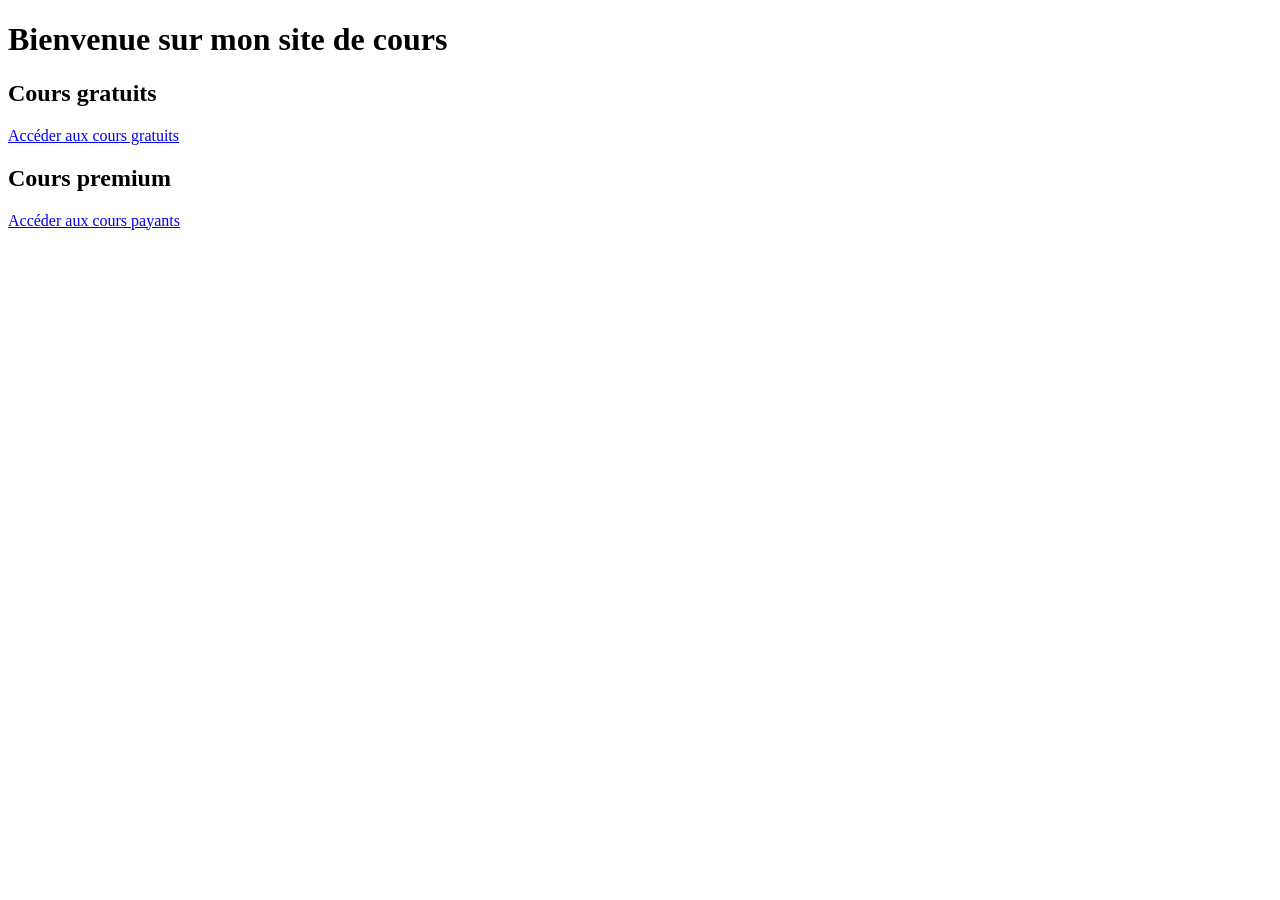
==== index.html @ 051888ab "Create index.html" ====
<!DOCTYPE html>
<html lang="fr">
<head>
  <meta charset="UTF-8">
  <title>Mon Site de Cours</title>
  <link rel="stylesheet" href="style.css">
</head>
<body>
  <h1>Bienvenue sur mon site de cours</h1>

  <h2>Cours gratuits</h2>
  <a href="cours.html">Accéder aux cours gratuits</a>

  <h2>Cours premium</h2>
  <a href="paiement.html">Accéder aux cours payants</a>
</body>
</html>
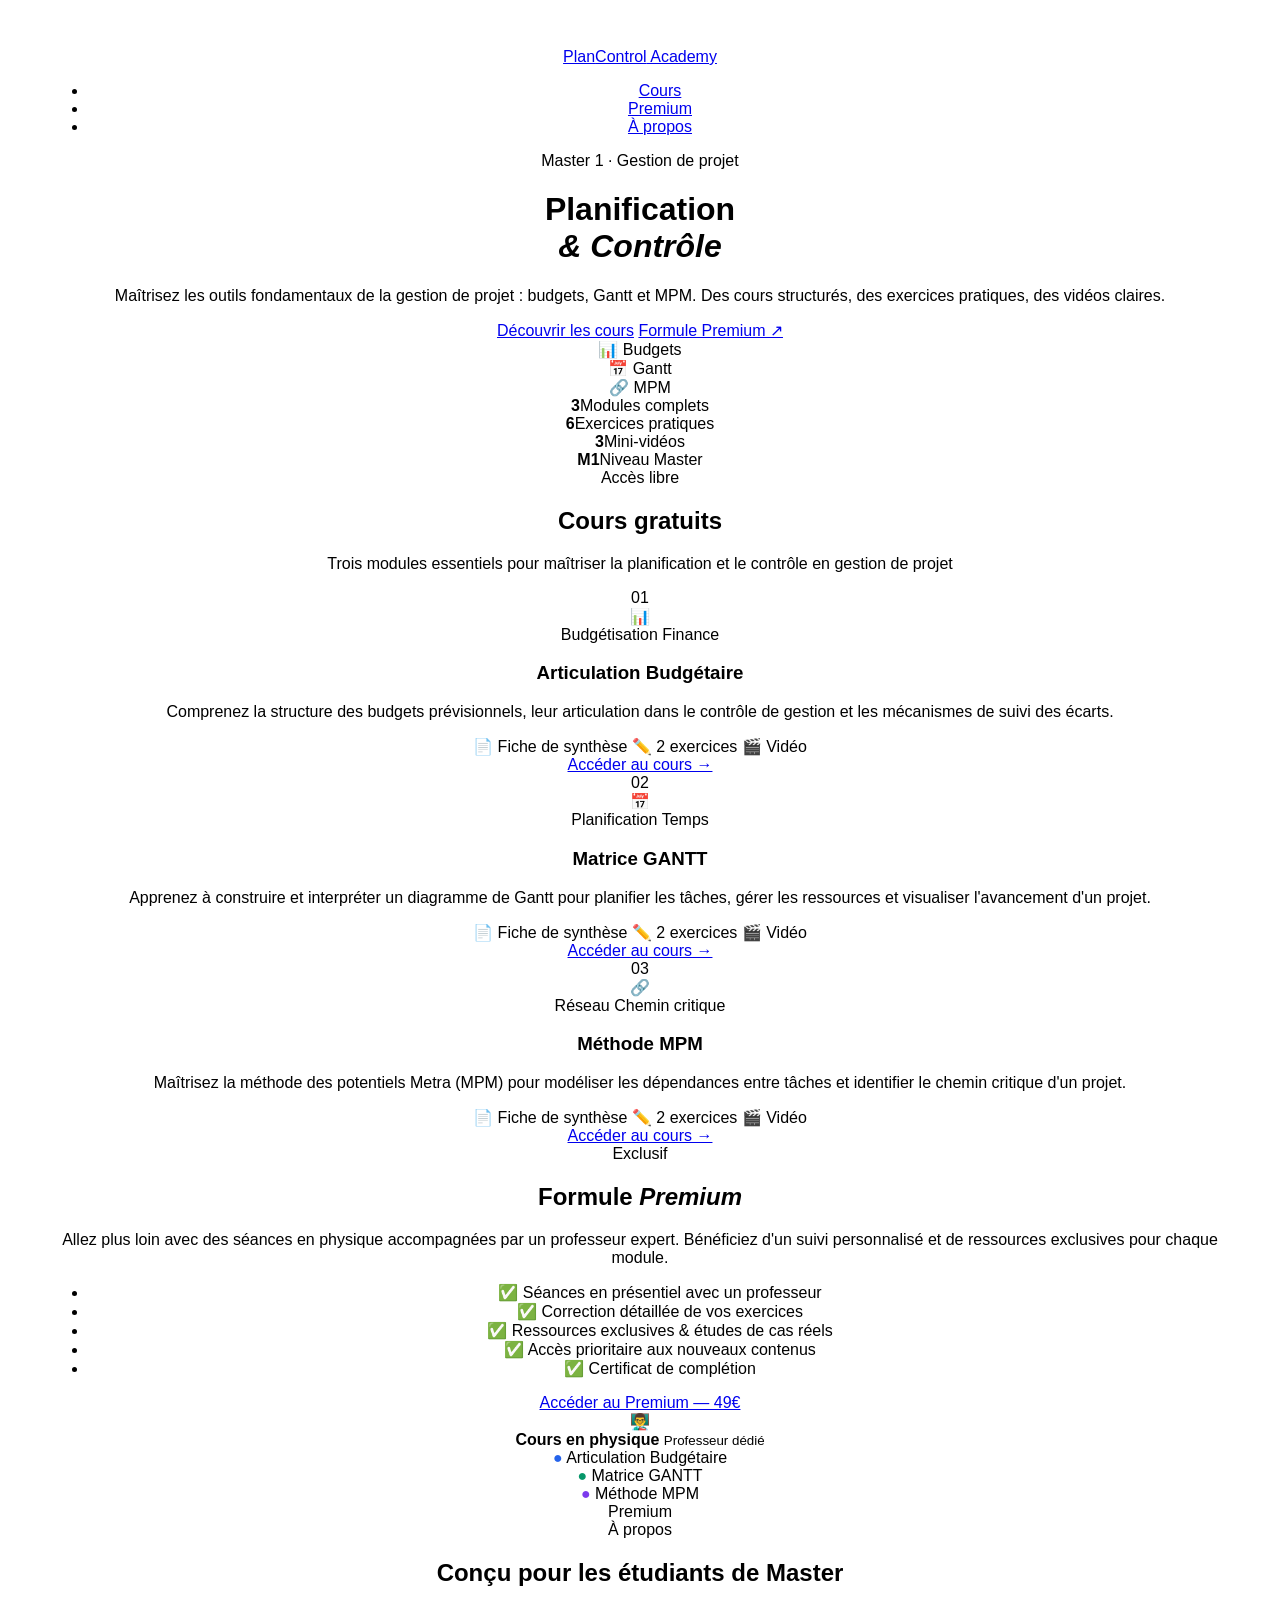
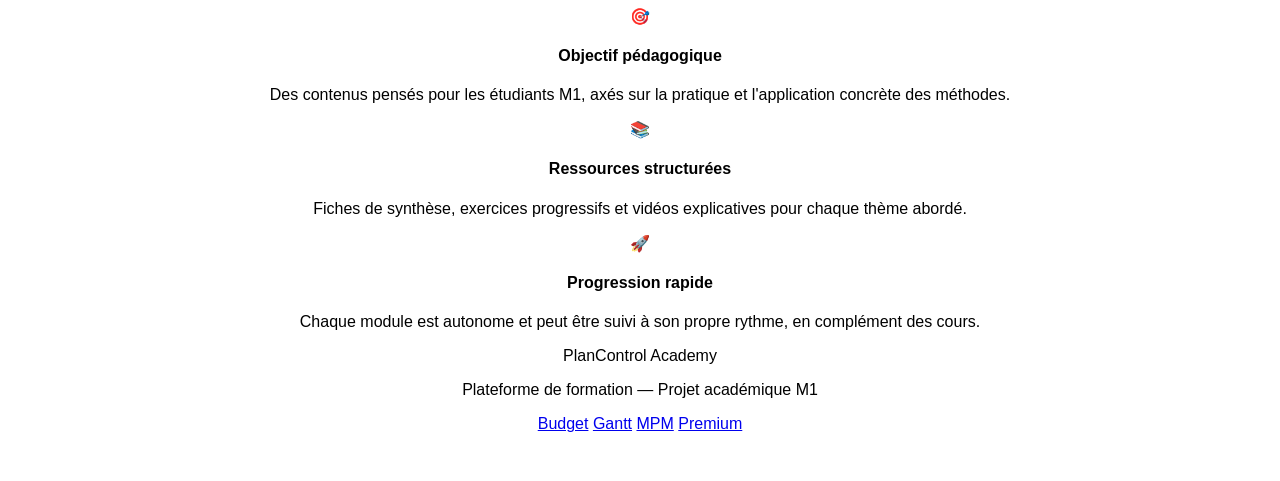
==== commit 99748db8: "Update index.html" ====
--- a/index.html
+++ b/index.html
@@ -2,16 +2,208 @@
 <html lang="fr">
 <head>
   <meta charset="UTF-8">
-  <title>Mon Site de Cours</title>
+  <meta name="viewport" content="width=device-width, initial-scale=1.0">
+  <title>PlanControl Academy — Master 1</title>
+  <link rel="preconnect" href="https://fonts.googleapis.com">
+  <link href="https://fonts.googleapis.com/css2?family=DM+Serif+Display:ital@0;1&family=DM+Sans:wght@300;400;500;600&display=swap" rel="stylesheet">
   <link rel="stylesheet" href="style.css">
 </head>
 <body>
-  <h1>Bienvenue sur mon site de cours</h1>
-
-  <h2>Cours gratuits</h2>
-  <a href="cours.html">Accéder aux cours gratuits</a>
-
-  <h2>Cours premium</h2>
-  <a href="paiement.html">Accéder aux cours payants</a>
+ 
+  <nav class="navbar">
+    <div class="nav-inner">
+      <a href="index.html" class="logo">Plan<span>Control</span> Academy</a>
+      <ul class="nav-links">
+        <li><a href="#cours">Cours</a></li>
+        <li><a href="#premium">Premium</a></li>
+        <li><a href="#apropos">À propos</a></li>
+      </ul>
+    </div>
+  </nav>
+ 
+  <header class="hero">
+    <div class="hero-bg"></div>
+    <div class="hero-content">
+      <span class="hero-badge">Master 1 · Gestion de projet</span>
+      <h1>Planification<br><em>& Contrôle</em></h1>
+      <p class="hero-sub">Maîtrisez les outils fondamentaux de la gestion de projet : budgets, Gantt et MPM. Des cours structurés, des exercices pratiques, des vidéos claires.</p>
+      <div class="hero-cta">
+        <a href="#cours" class="btn btn-primary">Découvrir les cours</a>
+        <a href="#premium" class="btn btn-ghost">Formule Premium ↗</a>
+      </div>
+    </div>
+    <div class="hero-visual">
+      <div class="floating-card card-1">
+        <span class="card-icon">📊</span>
+        <span>Budgets</span>
+      </div>
+      <div class="floating-card card-2">
+        <span class="card-icon">📅</span>
+        <span>Gantt</span>
+      </div>
+      <div class="floating-card card-3">
+        <span class="card-icon">🔗</span>
+        <span>MPM</span>
+      </div>
+      <div class="hero-orb"></div>
+    </div>
+  </header>
+ 
+  <section class="stats-bar">
+    <div class="stats-inner">
+      <div class="stat"><strong>3</strong><span>Modules complets</span></div>
+      <div class="stat"><strong>6</strong><span>Exercices pratiques</span></div>
+      <div class="stat"><strong>3</strong><span>Mini-vidéos</span></div>
+      <div class="stat"><strong>M1</strong><span>Niveau Master</span></div>
+    </div>
+  </section>
+ 
+  <section id="cours" class="courses-section">
+    <div class="section-header">
+      <span class="section-tag">Accès libre</span>
+      <h2>Cours gratuits</h2>
+      <p>Trois modules essentiels pour maîtriser la planification et le contrôle en gestion de projet</p>
+    </div>
+ 
+    <div class="courses-grid">
+ 
+      <article class="course-card">
+        <div class="course-card-top" style="--accent:#2563EB">
+          <div class="course-number">01</div>
+          <div class="course-icon">📊</div>
+          <div class="course-tags">
+            <span>Budgétisation</span>
+            <span>Finance</span>
+          </div>
+        </div>
+        <div class="course-card-body">
+          <h3>Articulation Budgétaire</h3>
+          <p>Comprenez la structure des budgets prévisionnels, leur articulation dans le contrôle de gestion et les mécanismes de suivi des écarts.</p>
+          <div class="course-meta">
+            <span>📄 Fiche de synthèse</span>
+            <span>✏️ 2 exercices</span>
+            <span>🎬 Vidéo</span>
+          </div>
+          <a href="cours-budget.html" class="btn btn-course">Accéder au cours →</a>
+        </div>
+      </article>
+ 
+      <article class="course-card">
+        <div class="course-card-top" style="--accent:#059669">
+          <div class="course-number">02</div>
+          <div class="course-icon">📅</div>
+          <div class="course-tags">
+            <span>Planification</span>
+            <span>Temps</span>
+          </div>
+        </div>
+        <div class="course-card-body">
+          <h3>Matrice GANTT</h3>
+          <p>Apprenez à construire et interpréter un diagramme de Gantt pour planifier les tâches, gérer les ressources et visualiser l'avancement d'un projet.</p>
+          <div class="course-meta">
+            <span>📄 Fiche de synthèse</span>
+            <span>✏️ 2 exercices</span>
+            <span>🎬 Vidéo</span>
+          </div>
+          <a href="cours-gantt.html" class="btn btn-course">Accéder au cours →</a>
+        </div>
+      </article>
+ 
+      <article class="course-card">
+        <div class="course-card-top" style="--accent:#7C3AED">
+          <div class="course-number">03</div>
+          <div class="course-icon">🔗</div>
+          <div class="course-tags">
+            <span>Réseau</span>
+            <span>Chemin critique</span>
+          </div>
+        </div>
+        <div class="course-card-body">
+          <h3>Méthode MPM</h3>
+          <p>Maîtrisez la méthode des potentiels Metra (MPM) pour modéliser les dépendances entre tâches et identifier le chemin critique d'un projet.</p>
+          <div class="course-meta">
+            <span>📄 Fiche de synthèse</span>
+            <span>✏️ 2 exercices</span>
+            <span>🎬 Vidéo</span>
+          </div>
+          <a href="cours-mpm.html" class="btn btn-course">Accéder au cours →</a>
+        </div>
+      </article>
+ 
+    </div>
+  </section>
+ 
+  <section id="premium" class="premium-section">
+    <div class="premium-inner">
+      <div class="premium-text">
+        <span class="section-tag premium-tag">Exclusif</span>
+        <h2>Formule <em>Premium</em></h2>
+        <p>Allez plus loin avec des séances en physique accompagnées par un professeur expert. Bénéficiez d'un suivi personnalisé et de ressources exclusives pour chaque module.</p>
+        <ul class="premium-features">
+          <li>✅ Séances en présentiel avec un professeur</li>
+          <li>✅ Correction détaillée de vos exercices</li>
+          <li>✅ Ressources exclusives & études de cas réels</li>
+          <li>✅ Accès prioritaire aux nouveaux contenus</li>
+          <li>✅ Certificat de complétion</li>
+        </ul>
+        <a href="paiement.html" class="btn btn-premium">Accéder au Premium — 49€</a>
+      </div>
+      <div class="premium-visual">
+        <div class="premium-card">
+          <div class="pc-header">
+            <span>👨‍🏫</span>
+            <div>
+              <strong>Cours en physique</strong>
+              <small>Professeur dédié</small>
+            </div>
+          </div>
+          <div class="pc-modules">
+            <div class="pc-module"><span style="color:#2563EB">●</span> Articulation Budgétaire</div>
+            <div class="pc-module"><span style="color:#059669">●</span> Matrice GANTT</div>
+            <div class="pc-module"><span style="color:#7C3AED">●</span> Méthode MPM</div>
+          </div>
+          <div class="pc-badge">Premium</div>
+        </div>
+      </div>
+    </div>
+  </section>
+ 
+  <section id="apropos" class="about-section">
+    <div class="about-inner">
+      <span class="section-tag">À propos</span>
+      <h2>Conçu pour les étudiants de Master</h2>
+      <div class="about-grid">
+        <div class="about-card">
+          <span class="about-icon">🎯</span>
+          <h4>Objectif pédagogique</h4>
+          <p>Des contenus pensés pour les étudiants M1, axés sur la pratique et l'application concrète des méthodes.</p>
+        </div>
+        <div class="about-card">
+          <span class="about-icon">📚</span>
+          <h4>Ressources structurées</h4>
+          <p>Fiches de synthèse, exercices progressifs et vidéos explicatives pour chaque thème abordé.</p>
+        </div>
+        <div class="about-card">
+          <span class="about-icon">🚀</span>
+          <h4>Progression rapide</h4>
+          <p>Chaque module est autonome et peut être suivi à son propre rythme, en complément des cours.</p>
+        </div>
+      </div>
+    </div>
+  </section>
+ 
+  <footer class="footer">
+    <div class="footer-inner">
+      <div class="footer-logo">Plan<span>Control</span> Academy</div>
+      <p>Plateforme de formation — Projet académique M1</p>
+      <div class="footer-links">
+        <a href="cours-budget.html">Budget</a>
+        <a href="cours-gantt.html">Gantt</a>
+        <a href="cours-mpm.html">MPM</a>
+        <a href="paiement.html">Premium</a>
+      </div>
+    </div>
+  </footer>
+ 
 </body>
 </html>
--- a/style.css
+++ b/style.css
@@ -0,0 +1,15 @@
+body {
+  font-family: Arial;
+  text-align: center;
+  padding: 40px;
+}
+
+input {
+  margin: 5px;
+  padding: 8px;
+}
+
+button {
+  padding: 10px 20px;
+  cursor: pointer;
+}
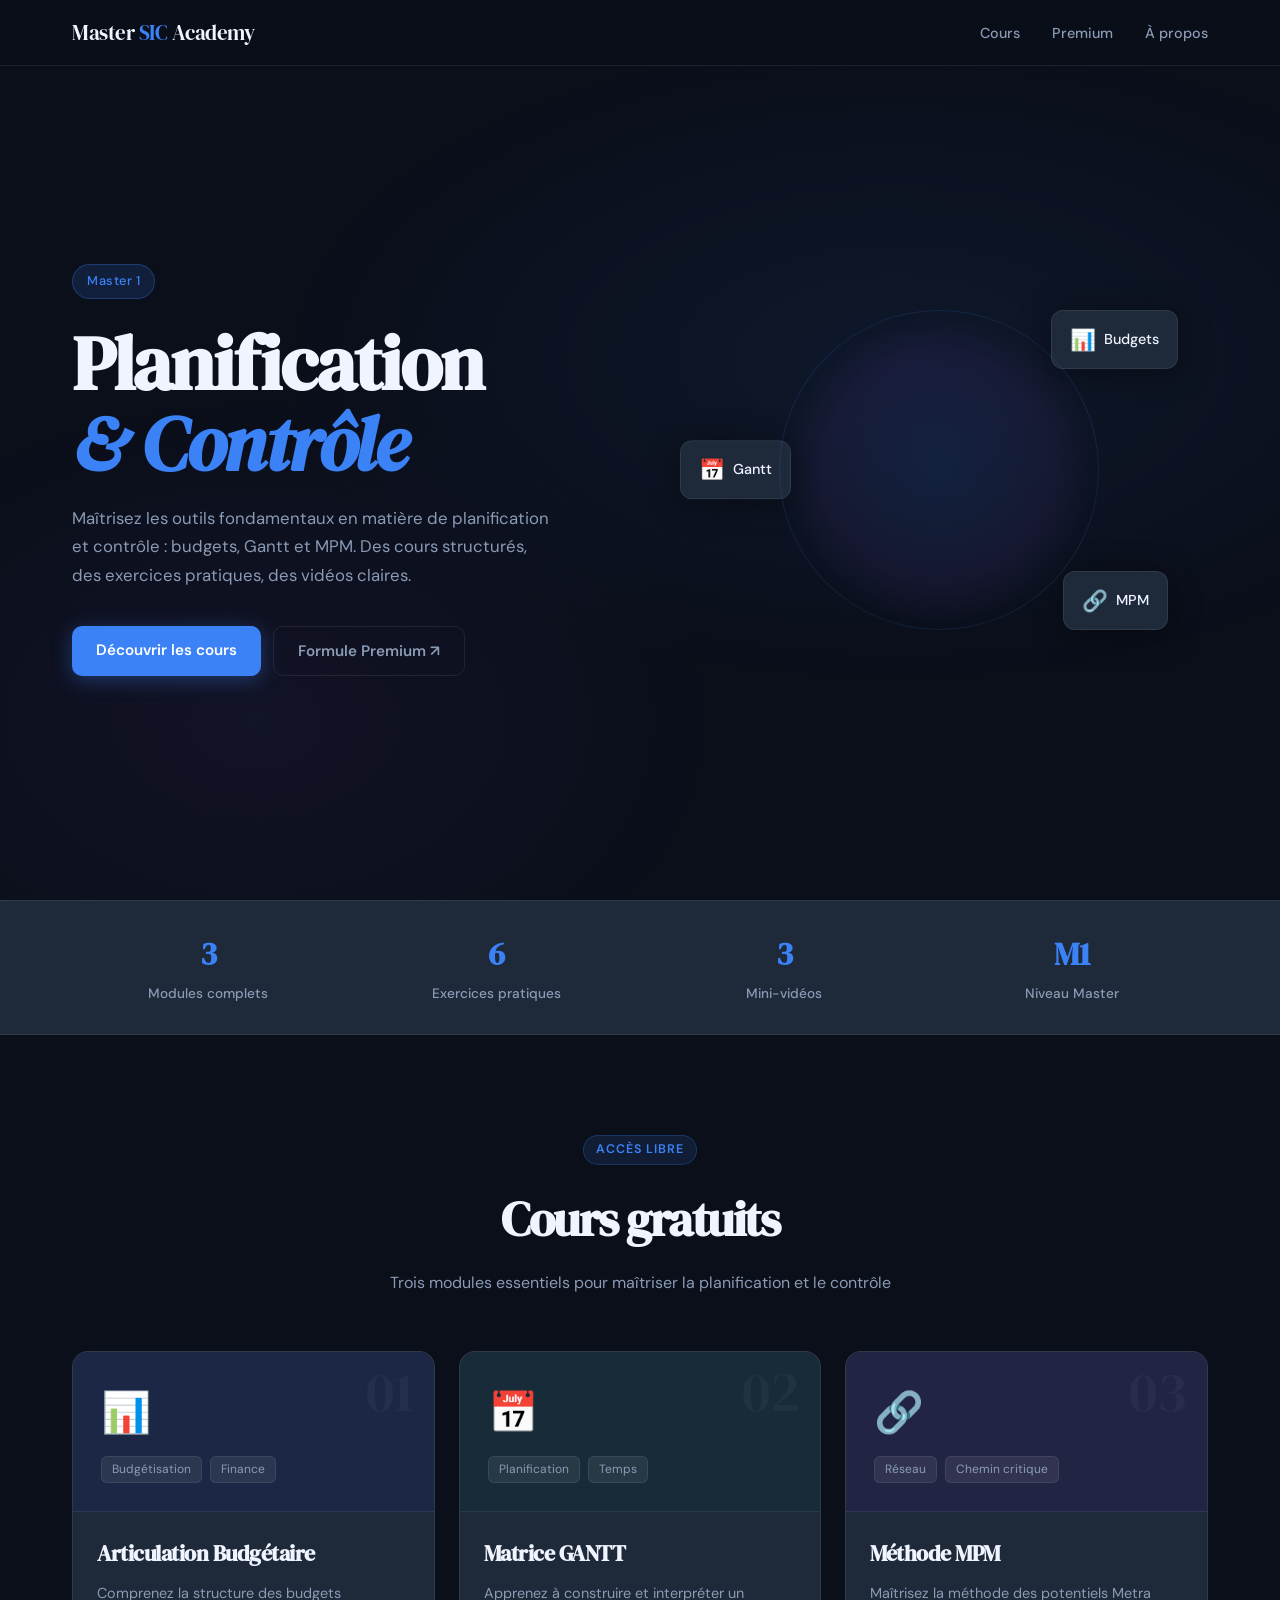
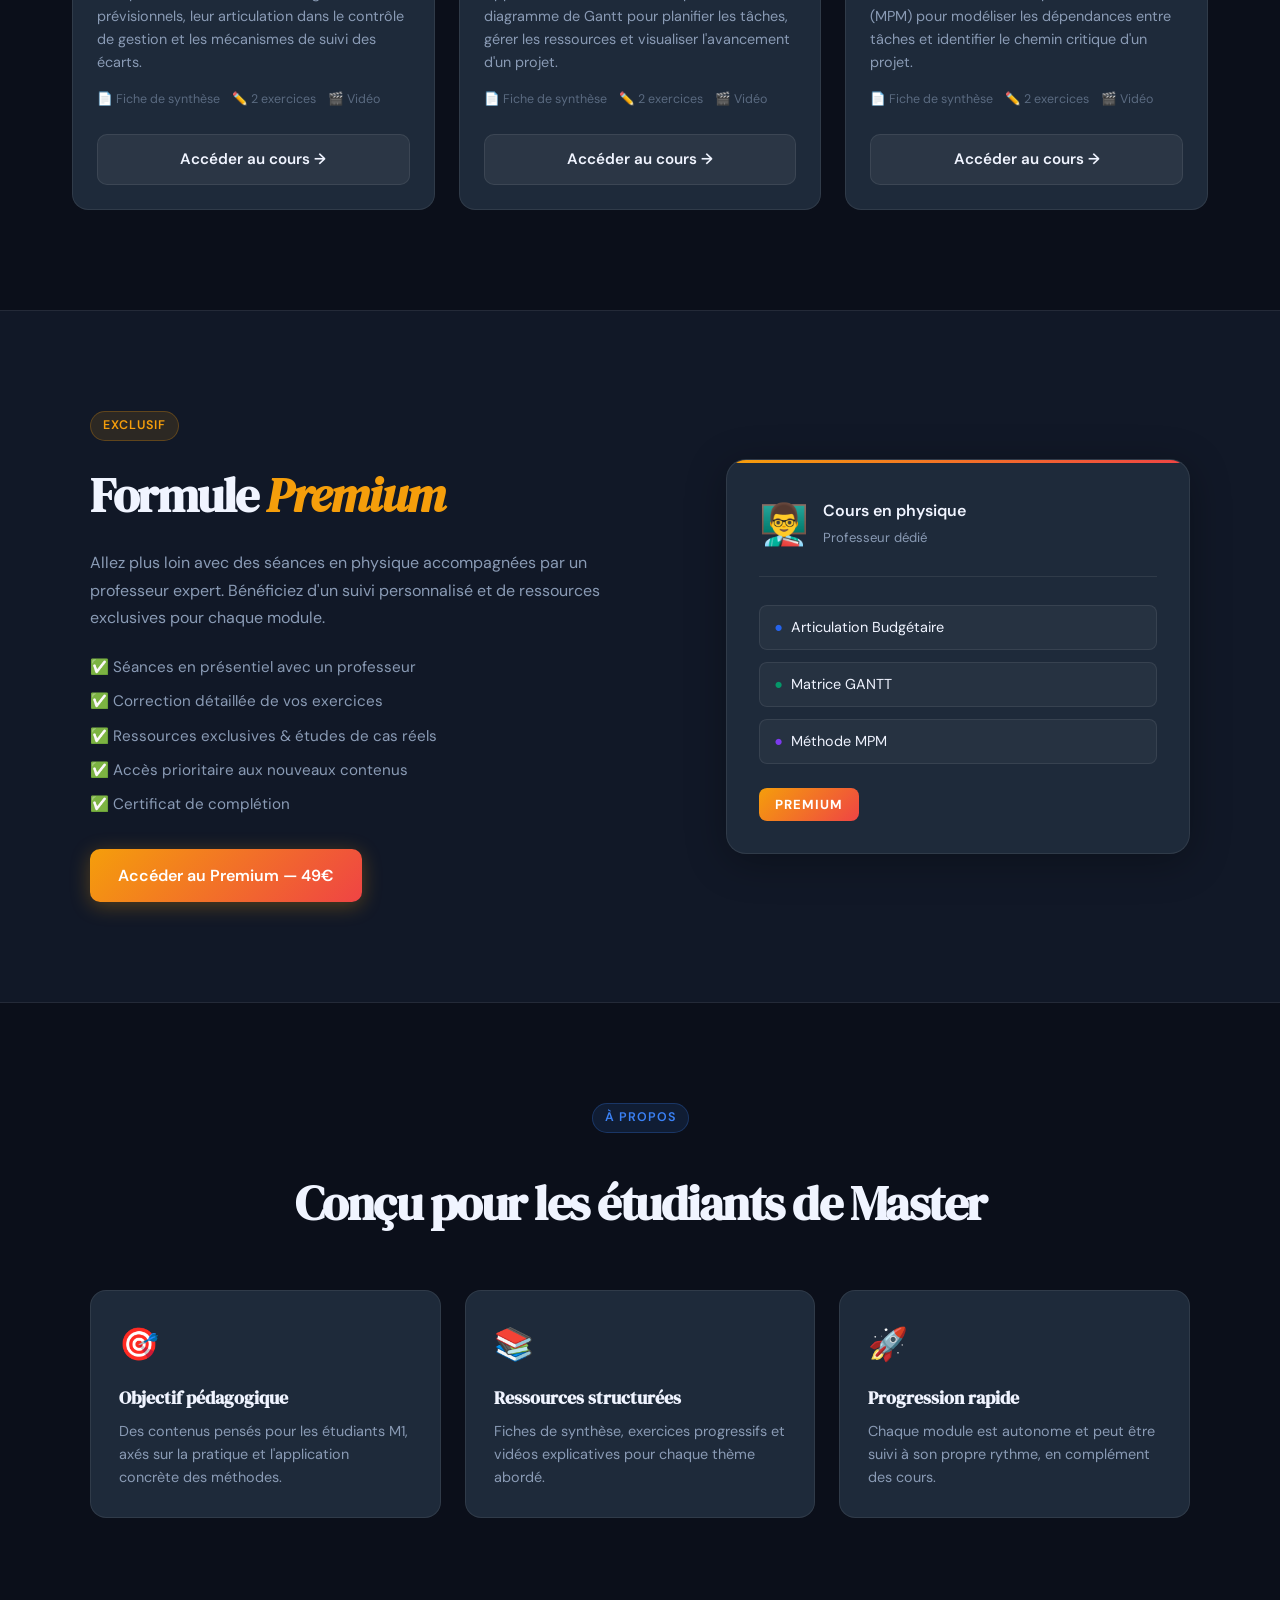
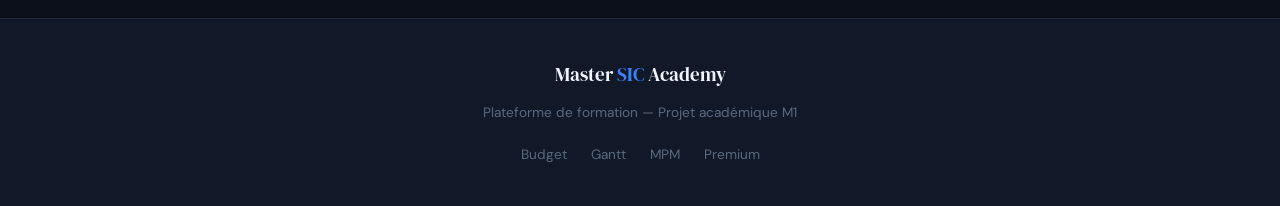
==== commit 100f0891: "Update index.html" ====
--- a/index.html
+++ b/index.html
@@ -3,7 +3,7 @@
 <head>
   <meta charset="UTF-8">
   <meta name="viewport" content="width=device-width, initial-scale=1.0">
-  <title>PlanControl Academy — Master 1</title>
+  <title>Master SIC — Planification & Contrôle</title>
   <link rel="preconnect" href="https://fonts.googleapis.com">
   <link href="https://fonts.googleapis.com/css2?family=DM+Serif+Display:ital@0;1&family=DM+Sans:wght@300;400;500;600&display=swap" rel="stylesheet">
   <link rel="stylesheet" href="style.css">
@@ -12,7 +12,7 @@
  
   <nav class="navbar">
     <div class="nav-inner">
-      <a href="index.html" class="logo">Plan<span>Control</span> Academy</a>
+      <a href="index.html" class="logo">Master<span> SIC</span> Academy</a>
       <ul class="nav-links">
         <li><a href="#cours">Cours</a></li>
         <li><a href="#premium">Premium</a></li>
@@ -24,9 +24,9 @@
   <header class="hero">
     <div class="hero-bg"></div>
     <div class="hero-content">
-      <span class="hero-badge">Master 1 · Gestion de projet</span>
+      <span class="hero-badge">Master 1</span>
       <h1>Planification<br><em>& Contrôle</em></h1>
-      <p class="hero-sub">Maîtrisez les outils fondamentaux de la gestion de projet : budgets, Gantt et MPM. Des cours structurés, des exercices pratiques, des vidéos claires.</p>
+      <p class="hero-sub">Maîtrisez les outils fondamentaux en matière de planification et contrôle : budgets, Gantt et MPM. Des cours structurés, des exercices pratiques, des vidéos claires.</p>
       <div class="hero-cta">
         <a href="#cours" class="btn btn-primary">Découvrir les cours</a>
         <a href="#premium" class="btn btn-ghost">Formule Premium ↗</a>
@@ -62,7 +62,7 @@
     <div class="section-header">
       <span class="section-tag">Accès libre</span>
       <h2>Cours gratuits</h2>
-      <p>Trois modules essentiels pour maîtriser la planification et le contrôle en gestion de projet</p>
+      <p>Trois modules essentiels pour maîtriser la planification et le contrôle</p>
     </div>
  
     <div class="courses-grid">
@@ -194,7 +194,7 @@
  
   <footer class="footer">
     <div class="footer-inner">
-      <div class="footer-logo">Plan<span>Control</span> Academy</div>
+      <div class="footer-logo">Master<span> SIC</span> Academy</div>
       <p>Plateforme de formation — Projet académique M1</p>
       <div class="footer-links">
         <a href="cours-budget.html">Budget</a>
--- a/style.css
+++ b/style.css
@@ -1,15 +1,998 @@
+/* ============================================================
+   PlanControl Academy — Global Styles
+   ============================================================ */
+ 
+:root {
+  --bg: #0B0F1A;
+  --bg2: #111827;
+  --bg3: #1a2235;
+  --surface: #1E2A3A;
+  --border: rgba(255,255,255,0.08);
+  --text: #F0F4FF;
+  --text-muted: #8A9BB5;
+  --text-dim: #5A6A80;
+  --accent-blue: #3B82F6;
+  --accent-green: #10B981;
+  --accent-purple: #8B5CF6;
+  --accent-gold: #F59E0B;
+  --radius: 16px;
+  --shadow: 0 4px 32px rgba(0,0,0,0.4);
+}
+ 
+*, *::before, *::after { box-sizing: border-box; margin: 0; padding: 0; }
+ 
+html { scroll-behavior: smooth; }
+ 
 body {
-  font-family: Arial;
+  background: var(--bg);
+  color: var(--text);
+  font-family: 'DM Sans', sans-serif;
+  font-size: 16px;
+  line-height: 1.6;
+  overflow-x: hidden;
+}
+ 
+/* ---- NAVBAR ---- */
+.navbar {
+  position: fixed;
+  top: 0; left: 0; right: 0;
+  z-index: 100;
+  background: rgba(11,15,26,0.85);
+  backdrop-filter: blur(16px);
+  border-bottom: 1px solid var(--border);
+}
+.nav-inner {
+  max-width: 1200px;
+  margin: 0 auto;
+  padding: 16px 32px;
+  display: flex;
+  align-items: center;
+  justify-content: space-between;
+}
+.logo {
+  font-family: 'DM Serif Display', serif;
+  font-size: 1.3rem;
+  color: var(--text);
+  text-decoration: none;
+  letter-spacing: -0.5px;
+}
+.logo span { color: var(--accent-blue); }
+ 
+.nav-links {
+  display: flex;
+  gap: 32px;
+  list-style: none;
+}
+.nav-links a {
+  color: var(--text-muted);
+  text-decoration: none;
+  font-size: 0.9rem;
+  font-weight: 500;
+  transition: color 0.2s;
+}
+.nav-links a:hover { color: var(--text); }
+ 
+/* ---- HERO ---- */
+.hero {
+  min-height: 100vh;
+  display: flex;
+  align-items: center;
+  padding: 100px 32px 60px;
+  max-width: 1200px;
+  margin: 0 auto;
+  position: relative;
+  gap: 60px;
+}
+.hero-bg {
+  position: fixed;
+  top: 0; left: 0; right: 0; bottom: 0;
+  z-index: -1;
+  background: radial-gradient(ellipse 80% 60% at 70% 40%, rgba(59,130,246,0.08) 0%, transparent 60%),
+              radial-gradient(ellipse 60% 60% at 20% 80%, rgba(139,92,246,0.06) 0%, transparent 60%);
+}
+.hero-content { flex: 1; max-width: 560px; }
+.hero-badge {
+  display: inline-block;
+  background: rgba(59,130,246,0.15);
+  border: 1px solid rgba(59,130,246,0.3);
+  color: var(--accent-blue);
+  padding: 6px 14px;
+  border-radius: 100px;
+  font-size: 0.8rem;
+  font-weight: 500;
+  letter-spacing: 0.5px;
+  margin-bottom: 24px;
+}
+.hero h1 {
+  font-family: 'DM Serif Display', serif;
+  font-size: clamp(3rem, 6vw, 5rem);
+  line-height: 1.05;
+  letter-spacing: -2px;
+  margin-bottom: 20px;
+}
+.hero h1 em {
+  font-style: italic;
+  color: var(--accent-blue);
+}
+.hero-sub {
+  color: var(--text-muted);
+  font-size: 1.05rem;
+  line-height: 1.7;
+  margin-bottom: 36px;
+  max-width: 480px;
+}
+.hero-cta { display: flex; gap: 12px; flex-wrap: wrap; }
+ 
+/* ---- HERO VISUAL ---- */
+.hero-visual {
+  flex: 1;
+  position: relative;
+  min-height: 380px;
+  display: flex;
+  align-items: center;
+  justify-content: center;
+}
+.hero-orb {
+  width: 320px;
+  height: 320px;
+  border-radius: 50%;
+  background: radial-gradient(circle, rgba(59,130,246,0.12) 0%, rgba(139,92,246,0.08) 50%, transparent 70%);
+  border: 1px solid rgba(59,130,246,0.15);
+  position: relative;
+}
+.floating-card {
+  position: absolute;
+  background: var(--surface);
+  border: 1px solid var(--border);
+  border-radius: 12px;
+  padding: 12px 18px;
+  display: flex;
+  align-items: center;
+  gap: 8px;
+  font-weight: 500;
+  font-size: 0.9rem;
+  box-shadow: var(--shadow);
+  animation: float 4s ease-in-out infinite;
+}
+.floating-card .card-icon { font-size: 1.3rem; }
+.card-1 { top: 30px; right: 30px; animation-delay: 0s; }
+.card-2 { top: 50%; left: 10px; transform: translateY(-50%); animation-delay: 1.3s; }
+.card-3 { bottom: 30px; right: 40px; animation-delay: 2.6s; }
+ 
+@keyframes float {
+  0%, 100% { transform: translateY(0); }
+  50% { transform: translateY(-10px); }
+}
+.card-2 { animation: float2 4s ease-in-out infinite 1.3s; }
+@keyframes float2 {
+  0%, 100% { transform: translateY(-50%); }
+  50% { transform: translateY(calc(-50% - 10px)); }
+}
+ 
+/* ---- BUTTONS ---- */
+.btn {
+  display: inline-block;
+  padding: 12px 24px;
+  border-radius: 10px;
+  text-decoration: none;
+  font-weight: 600;
+  font-size: 0.95rem;
+  transition: all 0.2s;
+  cursor: pointer;
+  border: none;
+}
+.btn-primary {
+  background: var(--accent-blue);
+  color: #fff;
+  box-shadow: 0 4px 20px rgba(59,130,246,0.35);
+}
+.btn-primary:hover {
+  background: #2563EB;
+  transform: translateY(-2px);
+  box-shadow: 0 8px 30px rgba(59,130,246,0.5);
+}
+.btn-ghost {
+  background: transparent;
+  color: var(--text-muted);
+  border: 1px solid var(--border);
+}
+.btn-ghost:hover { color: var(--text); border-color: rgba(255,255,255,0.2); }
+ 
+.btn-course {
+  background: rgba(255,255,255,0.06);
+  color: var(--text);
+  border: 1px solid var(--border);
+  width: 100%;
   text-align: center;
-  padding: 40px;
-}
-
-input {
-  margin: 5px;
-  padding: 8px;
-}
-
-button {
+  margin-top: 16px;
+}
+.btn-course:hover {
+  background: rgba(255,255,255,0.1);
+  border-color: rgba(255,255,255,0.2);
+  transform: translateY(-1px);
+}
+.btn-premium {
+  background: linear-gradient(135deg, #F59E0B, #EF4444);
+  color: #fff;
+  box-shadow: 0 4px 20px rgba(245,158,11,0.3);
+  font-size: 1rem;
+  padding: 14px 28px;
+}
+.btn-premium:hover {
+  transform: translateY(-2px);
+  box-shadow: 0 8px 30px rgba(245,158,11,0.5);
+}
+ 
+/* ---- STATS BAR ---- */
+.stats-bar {
+  background: var(--surface);
+  border-top: 1px solid var(--border);
+  border-bottom: 1px solid var(--border);
+}
+.stats-inner {
+  max-width: 1200px;
+  margin: 0 auto;
+  padding: 28px 32px;
+  display: grid;
+  grid-template-columns: repeat(4, 1fr);
+  text-align: center;
+  gap: 16px;
+}
+.stat strong {
+  display: block;
+  font-family: 'DM Serif Display', serif;
+  font-size: 2rem;
+  color: var(--accent-blue);
+}
+.stat span {
+  font-size: 0.85rem;
+  color: var(--text-muted);
+  font-weight: 500;
+}
+ 
+/* ---- SECTION COMMONS ---- */
+.section-header {
+  text-align: center;
+  margin-bottom: 56px;
+}
+.section-tag {
+  display: inline-block;
+  background: rgba(59,130,246,0.12);
+  color: var(--accent-blue);
+  border: 1px solid rgba(59,130,246,0.25);
+  padding: 4px 12px;
+  border-radius: 100px;
+  font-size: 0.78rem;
+  font-weight: 600;
+  letter-spacing: 1px;
+  text-transform: uppercase;
+  margin-bottom: 16px;
+}
+.premium-tag {
+  background: rgba(245,158,11,0.12);
+  color: var(--accent-gold);
+  border-color: rgba(245,158,11,0.25);
+}
+.section-header h2, .about-inner h2, .premium-text h2 {
+  font-family: 'DM Serif Display', serif;
+  font-size: clamp(2rem, 4vw, 3rem);
+  letter-spacing: -1.5px;
+  margin-bottom: 12px;
+}
+.section-header p {
+  color: var(--text-muted);
+  max-width: 520px;
+  margin: 0 auto;
+  font-size: 1rem;
+}
+ 
+/* ---- COURSES SECTION ---- */
+.courses-section {
+  max-width: 1200px;
+  margin: 0 auto;
+  padding: 100px 32px;
+}
+.courses-grid {
+  display: grid;
+  grid-template-columns: repeat(auto-fit, minmax(320px, 1fr));
+  gap: 24px;
+}
+.course-card {
+  background: var(--surface);
+  border: 1px solid var(--border);
+  border-radius: var(--radius);
+  overflow: hidden;
+  transition: transform 0.2s, box-shadow 0.2s;
+}
+.course-card:hover {
+  transform: translateY(-4px);
+  box-shadow: 0 8px 40px rgba(0,0,0,0.4);
+}
+.course-card-top {
+  background: linear-gradient(135deg, rgba(var(--accent-rgb),0.15) 0%, transparent 100%);
+  padding: 28px;
+  border-bottom: 1px solid var(--border);
+  position: relative;
+  background: color-mix(in srgb, var(--accent) 8%, var(--bg3));
+}
+.course-number {
+  font-family: 'DM Serif Display', serif;
+  font-size: 3.5rem;
+  color: var(--border);
+  position: absolute;
+  top: 12px;
+  right: 20px;
+  line-height: 1;
+  opacity: 0.5;
+}
+.course-icon { font-size: 2.5rem; margin-bottom: 12px; }
+.course-tags { display: flex; gap: 8px; flex-wrap: wrap; }
+.course-tags span {
+  background: rgba(255,255,255,0.07);
+  border: 1px solid var(--border);
+  padding: 3px 10px;
+  border-radius: 6px;
+  font-size: 0.75rem;
+  color: var(--text-muted);
+}
+.course-card-body { padding: 24px; }
+.course-card-body h3 {
+  font-family: 'DM Serif Display', serif;
+  font-size: 1.4rem;
+  margin-bottom: 10px;
+  letter-spacing: -0.5px;
+}
+.course-card-body p {
+  color: var(--text-muted);
+  font-size: 0.9rem;
+  line-height: 1.6;
+  margin-bottom: 16px;
+}
+.course-meta {
+  display: flex;
+  gap: 12px;
+  flex-wrap: wrap;
+  margin-bottom: 8px;
+}
+.course-meta span {
+  font-size: 0.78rem;
+  color: var(--text-dim);
+}
+ 
+/* ---- PREMIUM SECTION ---- */
+.premium-section {
+  background: var(--bg2);
+  border-top: 1px solid var(--border);
+  border-bottom: 1px solid var(--border);
+  padding: 100px 32px;
+}
+.premium-inner {
+  max-width: 1100px;
+  margin: 0 auto;
+  display: grid;
+  grid-template-columns: 1.2fr 1fr;
+  gap: 80px;
+  align-items: center;
+}
+.premium-text h2 em {
+  font-style: italic;
+  color: var(--accent-gold);
+}
+.premium-text p {
+  color: var(--text-muted);
+  margin: 16px 0 24px;
+  line-height: 1.7;
+  font-size: 1rem;
+}
+.premium-features {
+  list-style: none;
+  margin-bottom: 32px;
+  display: flex;
+  flex-direction: column;
+  gap: 10px;
+}
+.premium-features li {
+  color: var(--text-muted);
+  font-size: 0.95rem;
+}
+ 
+/* Premium Card Visual */
+.premium-card {
+  background: var(--surface);
+  border: 1px solid var(--border);
+  border-radius: 20px;
+  padding: 32px;
+  box-shadow: 0 8px 40px rgba(0,0,0,0.3);
+  position: relative;
+  overflow: hidden;
+}
+.premium-card::before {
+  content: '';
+  position: absolute;
+  top: 0; left: 0; right: 0;
+  height: 3px;
+  background: linear-gradient(90deg, #F59E0B, #EF4444);
+}
+.pc-header {
+  display: flex;
+  align-items: center;
+  gap: 14px;
+  margin-bottom: 28px;
+  padding-bottom: 20px;
+  border-bottom: 1px solid var(--border);
+}
+.pc-header span { font-size: 2.5rem; }
+.pc-header strong { display: block; font-size: 1rem; font-weight: 600; }
+.pc-header small { color: var(--text-muted); font-size: 0.82rem; }
+.pc-modules { display: flex; flex-direction: column; gap: 12px; margin-bottom: 24px; }
+.pc-module {
+  background: rgba(255,255,255,0.04);
+  border: 1px solid var(--border);
+  padding: 10px 14px;
+  border-radius: 8px;
+  font-size: 0.9rem;
+  display: flex;
+  align-items: center;
+  gap: 8px;
+}
+.pc-badge {
+  background: linear-gradient(135deg, #F59E0B, #EF4444);
+  color: #fff;
+  padding: 6px 16px;
+  border-radius: 8px;
+  font-size: 0.82rem;
+  font-weight: 700;
+  letter-spacing: 1px;
+  text-transform: uppercase;
+  display: inline-block;
+}
+ 
+/* ---- ABOUT SECTION ---- */
+.about-section {
+  padding: 100px 32px;
+}
+.about-inner {
+  max-width: 1100px;
+  margin: 0 auto;
+  text-align: center;
+}
+.about-inner h2 { margin: 16px 0 48px; }
+.about-grid {
+  display: grid;
+  grid-template-columns: repeat(auto-fit, minmax(240px, 1fr));
+  gap: 24px;
+  text-align: left;
+}
+.about-card {
+  background: var(--surface);
+  border: 1px solid var(--border);
+  border-radius: var(--radius);
+  padding: 28px;
+}
+.about-icon { font-size: 2rem; margin-bottom: 14px; display: block; }
+.about-card h4 {
+  font-family: 'DM Serif Display', serif;
+  font-size: 1.1rem;
+  margin-bottom: 8px;
+}
+.about-card p { color: var(--text-muted); font-size: 0.9rem; }
+ 
+/* ---- FOOTER ---- */
+.footer {
+  background: var(--bg2);
+  border-top: 1px solid var(--border);
+  padding: 40px 32px;
+}
+.footer-inner {
+  max-width: 1200px;
+  margin: 0 auto;
+  display: flex;
+  flex-direction: column;
+  align-items: center;
+  gap: 12px;
+  text-align: center;
+}
+.footer-logo {
+  font-family: 'DM Serif Display', serif;
+  font-size: 1.2rem;
+}
+.footer-logo span { color: var(--accent-blue); }
+.footer p { color: var(--text-dim); font-size: 0.85rem; }
+.footer-links {
+  display: flex;
+  gap: 24px;
+  margin-top: 8px;
+}
+.footer-links a {
+  color: var(--text-dim);
+  text-decoration: none;
+  font-size: 0.85rem;
+  transition: color 0.2s;
+}
+.footer-links a:hover { color: var(--text); }
+ 
+/* ============================================================
+   COURS PAGE STYLES (shared by cours-*.html)
+   ============================================================ */
+ 
+.course-hero {
+  padding: 120px 32px 60px;
+  max-width: 1000px;
+  margin: 0 auto;
+}
+.breadcrumb {
+  font-size: 0.85rem;
+  color: var(--text-dim);
+  margin-bottom: 24px;
+}
+.breadcrumb a { color: var(--text-dim); text-decoration: none; }
+.breadcrumb a:hover { color: var(--text-muted); }
+.breadcrumb span { margin: 0 8px; }
+ 
+.course-hero-badge {
+  display: inline-flex;
+  align-items: center;
+  gap: 8px;
+  background: var(--surface);
+  border: 1px solid var(--border);
+  padding: 6px 14px;
+  border-radius: 100px;
+  font-size: 0.82rem;
+  color: var(--text-muted);
+  margin-bottom: 20px;
+}
+.course-hero h1 {
+  font-family: 'DM Serif Display', serif;
+  font-size: clamp(2.2rem, 5vw, 3.5rem);
+  letter-spacing: -2px;
+  line-height: 1.1;
+  margin-bottom: 16px;
+}
+.course-hero p.lead {
+  color: var(--text-muted);
+  font-size: 1.05rem;
+  line-height: 1.7;
+  max-width: 680px;
+  margin-bottom: 28px;
+}
+.course-chips {
+  display: flex;
+  gap: 10px;
+  flex-wrap: wrap;
+  margin-bottom: 32px;
+}
+.chip {
+  background: rgba(255,255,255,0.06);
+  border: 1px solid var(--border);
+  padding: 5px 14px;
+  border-radius: 8px;
+  font-size: 0.82rem;
+  color: var(--text-muted);
+}
+ 
+.course-content {
+  max-width: 1000px;
+  margin: 0 auto;
+  padding: 0 32px 80px;
+}
+ 
+/* Tabs */
+.tabs {
+  display: flex;
+  gap: 4px;
+  background: var(--surface);
+  border: 1px solid var(--border);
+  border-radius: 12px;
+  padding: 4px;
+  margin-bottom: 32px;
+  width: fit-content;
+}
+.tab-btn {
   padding: 10px 20px;
+  border-radius: 8px;
+  border: none;
+  background: transparent;
+  color: var(--text-muted);
+  font-family: 'DM Sans', sans-serif;
+  font-size: 0.9rem;
+  font-weight: 500;
   cursor: pointer;
-}
+  transition: all 0.2s;
+}
+.tab-btn.active {
+  background: var(--bg3);
+  color: var(--text);
+  border: 1px solid var(--border);
+}
+.tab-panel { display: none; }
+.tab-panel.active { display: block; }
+ 
+/* Fiche de synthèse */
+.fiche {
+  background: var(--surface);
+  border: 1px solid var(--border);
+  border-radius: var(--radius);
+  padding: 36px;
+  line-height: 1.8;
+}
+.fiche h2 {
+  font-family: 'DM Serif Display', serif;
+  font-size: 1.6rem;
+  margin-bottom: 20px;
+  letter-spacing: -0.5px;
+}
+.fiche h3 {
+  font-family: 'DM Serif Display', serif;
+  font-size: 1.15rem;
+  margin: 24px 0 10px;
+  color: var(--text);
+}
+.fiche p { color: var(--text-muted); margin-bottom: 12px; font-size: 0.95rem; }
+.fiche ul {
+  color: var(--text-muted);
+  padding-left: 20px;
+  font-size: 0.95rem;
+  margin-bottom: 12px;
+}
+.fiche li { margin-bottom: 6px; }
+.key-box {
+  background: rgba(59,130,246,0.08);
+  border: 1px solid rgba(59,130,246,0.2);
+  border-radius: 10px;
+  padding: 16px 20px;
+  margin: 20px 0;
+}
+.key-box p { color: var(--text); margin: 0; }
+ 
+/* Exercices */
+.exercice-card {
+  background: var(--surface);
+  border: 1px solid var(--border);
+  border-radius: var(--radius);
+  padding: 28px;
+  margin-bottom: 20px;
+}
+.exercice-card h3 {
+  font-family: 'DM Serif Display', serif;
+  font-size: 1.2rem;
+  margin-bottom: 12px;
+}
+.exercice-card p { color: var(--text-muted); font-size: 0.95rem; margin-bottom: 16px; }
+.exercice-enonce {
+  background: rgba(255,255,255,0.04);
+  border: 1px solid var(--border);
+  border-radius: 8px;
+  padding: 16px;
+  font-size: 0.9rem;
+  color: var(--text-muted);
+  margin-bottom: 16px;
+  line-height: 1.7;
+}
+.corrige {
+  display: none;
+  background: rgba(16,185,129,0.06);
+  border: 1px solid rgba(16,185,129,0.2);
+  border-radius: 8px;
+  padding: 16px;
+  font-size: 0.9rem;
+  color: var(--text-muted);
+  margin-top: 12px;
+  line-height: 1.7;
+}
+.corrige.show { display: block; }
+.btn-corrige {
+  background: rgba(16,185,129,0.1);
+  border: 1px solid rgba(16,185,129,0.25);
+  color: var(--accent-green);
+  padding: 8px 18px;
+  border-radius: 8px;
+  font-size: 0.85rem;
+  font-weight: 600;
+  cursor: pointer;
+  transition: all 0.2s;
+  font-family: 'DM Sans', sans-serif;
+}
+.btn-corrige:hover { background: rgba(16,185,129,0.18); }
+ 
+/* Vidéo */
+.video-section { text-align: center; padding: 20px 0; }
+.video-placeholder {
+  background: var(--surface);
+  border: 1px solid var(--border);
+  border-radius: var(--radius);
+  padding: 60px 40px;
+  display: flex;
+  flex-direction: column;
+  align-items: center;
+  gap: 16px;
+  max-width: 640px;
+  margin: 0 auto 24px;
+}
+.video-play {
+  width: 72px;
+  height: 72px;
+  border-radius: 50%;
+  background: var(--accent-blue);
+  display: flex;
+  align-items: center;
+  justify-content: center;
+  font-size: 1.8rem;
+  cursor: pointer;
+  transition: transform 0.2s, box-shadow 0.2s;
+  box-shadow: 0 4px 20px rgba(59,130,246,0.4);
+}
+.video-play:hover {
+  transform: scale(1.08);
+  box-shadow: 0 6px 30px rgba(59,130,246,0.6);
+}
+.video-placeholder h3 {
+  font-family: 'DM Serif Display', serif;
+  font-size: 1.2rem;
+}
+.video-placeholder p { color: var(--text-muted); font-size: 0.9rem; }
+.video-embed { display: none; }
+.video-embed.show {
+  display: block;
+  max-width: 640px;
+  margin: 0 auto;
+  border-radius: var(--radius);
+  overflow: hidden;
+  border: 1px solid var(--border);
+}
+.video-embed iframe { width: 100%; aspect-ratio: 16/9; border: none; display: block; }
+ 
+/* Premium Banner on cours pages */
+.premium-banner {
+  background: linear-gradient(135deg, rgba(245,158,11,0.12) 0%, rgba(239,68,68,0.08) 100%);
+  border: 1px solid rgba(245,158,11,0.25);
+  border-radius: var(--radius);
+  padding: 32px;
+  display: flex;
+  align-items: center;
+  justify-content: space-between;
+  gap: 24px;
+  flex-wrap: wrap;
+  margin-top: 40px;
+}
+.premium-banner h3 {
+  font-family: 'DM Serif Display', serif;
+  font-size: 1.3rem;
+  margin-bottom: 6px;
+}
+.premium-banner p { color: var(--text-muted); font-size: 0.9rem; }
+ 
+/* ============================================================
+   PAIEMENT PAGE
+   ============================================================ */
+ 
+.payment-page {
+  min-height: 100vh;
+  display: flex;
+  align-items: center;
+  justify-content: center;
+  padding: 120px 32px 60px;
+}
+.payment-container {
+  max-width: 520px;
+  width: 100%;
+}
+.payment-container h1 {
+  font-family: 'DM Serif Display', serif;
+  font-size: 2.2rem;
+  margin-bottom: 8px;
+  letter-spacing: -1px;
+}
+.payment-container .subtitle {
+  color: var(--text-muted);
+  margin-bottom: 32px;
+}
+.payment-card {
+  background: var(--surface);
+  border: 1px solid var(--border);
+  border-radius: 20px;
+  padding: 36px;
+  position: relative;
+  overflow: hidden;
+}
+.payment-card::before {
+  content: '';
+  position: absolute;
+  top: 0; left: 0; right: 0;
+  height: 3px;
+  background: linear-gradient(90deg, #F59E0B, #EF4444);
+}
+.payment-summary {
+  background: rgba(255,255,255,0.04);
+  border: 1px solid var(--border);
+  border-radius: 10px;
+  padding: 16px 18px;
+  margin-bottom: 28px;
+  display: flex;
+  justify-content: space-between;
+  align-items: center;
+}
+.payment-summary .ps-label { font-size: 0.9rem; color: var(--text-muted); }
+.payment-summary .ps-price {
+  font-family: 'DM Serif Display', serif;
+  font-size: 1.4rem;
+  color: var(--accent-gold);
+}
+.form-group {
+  margin-bottom: 18px;
+}
+.form-group label {
+  display: block;
+  font-size: 0.82rem;
+  font-weight: 600;
+  color: var(--text-muted);
+  margin-bottom: 8px;
+  letter-spacing: 0.5px;
+  text-transform: uppercase;
+}
+.form-group input {
+  width: 100%;
+  background: rgba(255,255,255,0.05);
+  border: 1px solid var(--border);
+  border-radius: 10px;
+  padding: 12px 16px;
+  color: var(--text);
+  font-family: 'DM Sans', sans-serif;
+  font-size: 0.95rem;
+  transition: border-color 0.2s;
+  outline: none;
+}
+.form-group input:focus {
+  border-color: rgba(59,130,246,0.5);
+  background: rgba(59,130,246,0.04);
+}
+.form-row {
+  display: grid;
+  grid-template-columns: 1fr 1fr;
+  gap: 12px;
+}
+.btn-pay {
+  width: 100%;
+  background: linear-gradient(135deg, #F59E0B, #EF4444);
+  color: #fff;
+  border: none;
+  padding: 16px;
+  border-radius: 12px;
+  font-family: 'DM Sans', sans-serif;
+  font-size: 1rem;
+  font-weight: 700;
+  cursor: pointer;
+  margin-top: 24px;
+  transition: all 0.2s;
+  letter-spacing: 0.3px;
+}
+.btn-pay:hover {
+  transform: translateY(-2px);
+  box-shadow: 0 6px 24px rgba(245,158,11,0.4);
+}
+.btn-pay:disabled {
+  opacity: 0.6;
+  cursor: not-allowed;
+  transform: none;
+}
+#status {
+  text-align: center;
+  margin-top: 16px;
+  font-size: 0.95rem;
+  min-height: 24px;
+  color: var(--text-muted);
+}
+.secure-info {
+  display: flex;
+  align-items: center;
+  justify-content: center;
+  gap: 6px;
+  margin-top: 14px;
+  font-size: 0.8rem;
+  color: var(--text-dim);
+}
+.back-link {
+  display: inline-flex;
+  align-items: center;
+  gap: 6px;
+  color: var(--text-muted);
+  text-decoration: none;
+  font-size: 0.9rem;
+  margin-top: 20px;
+  transition: color 0.2s;
+}
+.back-link:hover { color: var(--text); }
+ 
+/* ============================================================
+   COURS PREMIUM PAGE
+   ============================================================ */
+ 
+.premium-page-hero {
+  padding: 120px 32px 60px;
+  max-width: 1000px;
+  margin: 0 auto;
+  text-align: center;
+}
+.premium-page-hero h1 {
+  font-family: 'DM Serif Display', serif;
+  font-size: clamp(2.2rem, 5vw, 3.5rem);
+  letter-spacing: -2px;
+  margin: 16px 0 14px;
+}
+.premium-page-hero p {
+  color: var(--text-muted);
+  font-size: 1.05rem;
+  line-height: 1.7;
+  max-width: 600px;
+  margin: 0 auto 32px;
+}
+.premium-courses-grid {
+  max-width: 1000px;
+  margin: 0 auto;
+  padding: 0 32px 80px;
+  display: grid;
+  gap: 20px;
+}
+.premium-course-item {
+  background: var(--surface);
+  border: 1px solid var(--border);
+  border-radius: var(--radius);
+  padding: 28px 32px;
+  display: flex;
+  align-items: flex-start;
+  gap: 24px;
+  transition: border-color 0.2s;
+}
+.premium-course-item:hover {
+  border-color: rgba(245,158,11,0.35);
+}
+.pci-icon {
+  font-size: 2.5rem;
+  flex-shrink: 0;
+  width: 60px;
+  height: 60px;
+  background: rgba(255,255,255,0.05);
+  border-radius: 12px;
+  display: flex;
+  align-items: center;
+  justify-content: center;
+}
+.pci-body h3 {
+  font-family: 'DM Serif Display', serif;
+  font-size: 1.2rem;
+  margin-bottom: 8px;
+}
+.pci-body p { color: var(--text-muted); font-size: 0.9rem; line-height: 1.6; }
+.pci-features {
+  display: flex;
+  gap: 10px;
+  flex-wrap: wrap;
+  margin-top: 12px;
+}
+.pci-features span {
+  background: rgba(245,158,11,0.1);
+  border: 1px solid rgba(245,158,11,0.2);
+  color: var(--accent-gold);
+  padding: 3px 10px;
+  border-radius: 6px;
+  font-size: 0.78rem;
+  font-weight: 500;
+}
+ 
+/* ============================================================
+   RESPONSIVE
+   ============================================================ */
+@media (max-width: 768px) {
+  .hero { flex-direction: column; text-align: center; }
+  .hero-cta { justify-content: center; }
+  .hero-sub { margin: 0 auto 36px; }
+  .hero-visual { display: none; }
+  .stats-inner { grid-template-columns: repeat(2, 1fr); }
+  .premium-inner { grid-template-columns: 1fr; gap: 40px; }
+  .premium-visual { display: none; }
+  .tabs { flex-wrap: wrap; width: 100%; }
+  .tab-btn { flex: 1; text-align: center; }
+  .form-row { grid-template-columns: 1fr; }
+  .nav-links { display: none; }
+  .premium-banner { flex-direction: column; text-align: center; }
+  .premium-course-item { flex-direction: column; }
+}
